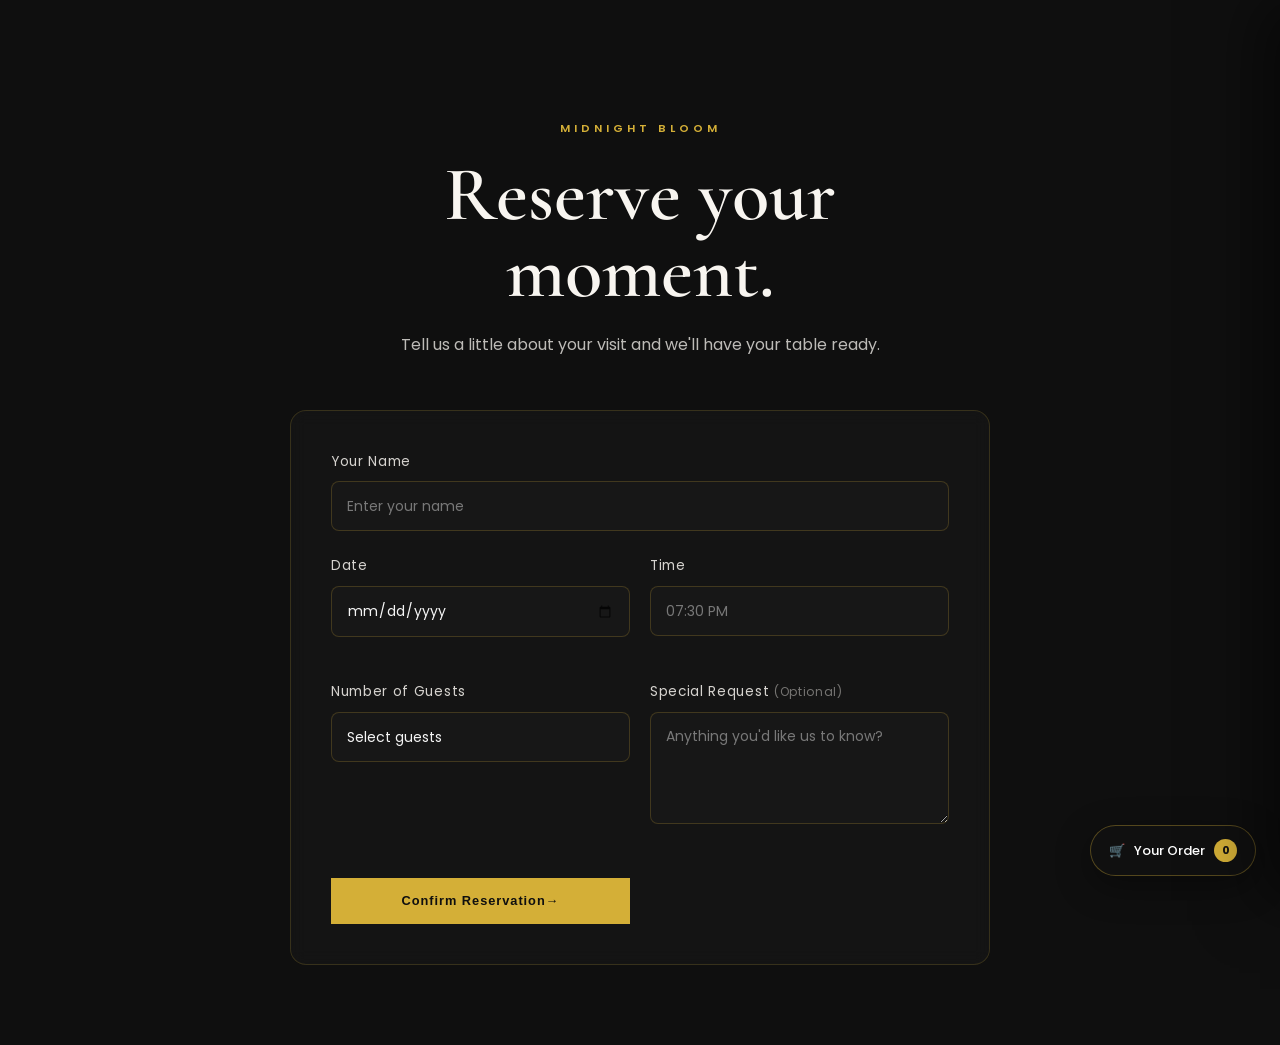
==== pages/reservation.html @ 43c63ac5 "Complete reservation flow and time validation" ====
<!DOCTYPE html>
<html lang="en">

<head>

    <meta charset="UTF-8">

    <meta
        name="viewport"
        content="width=device-width, initial-scale=1.0">

    <meta
        name="description"
        content="Reserve your table at Midnight Bloom Café.">

    <title>Reserve a Table | Midnight Bloom Café</title>

    <link
        rel="preconnect"
        href="https://fonts.googleapis.com">

    <link
        rel="preconnect"
        href="https://fonts.gstatic.com"
        crossorigin>

    <link
        href="https://fonts.googleapis.com/css2?family=Cormorant+Garamond:wght@500;600;700&family=Poppins:wght@300;400;500;600;700&display=swap"
        rel="stylesheet">

    <link
        rel="stylesheet"
        href="../css/style.css">

</head>


<body>

    <!-- =========================
         Reservation Page
    ========================== -->

    <main class="reservation-page">

        <div class="reservation-page-content">

    <div class="reservation-intro">

        <p class="section-label">
            MIDNIGHT BLOOM
        </p>

        <h1>
            Reserve your
            <span>moment.</span>
        </h1>

        <p>
            Tell us a little about your visit
            and we'll have your table ready.
        </p>

    </div>


    <form class="reservation-form">

        <div class="form-group">

            <label for="guest-name">
                Your Name
            </label>

            <input
                type="text"
                id="guest-name"
                name="guestName"
                placeholder="Enter your name"
                required>

        </div>


        <div class="form-row">

            <div class="form-group">

                <label for="reservation-date">
                    Date
                </label>

                <input
                    type="date"
                    id="reservation-date"
                    name="date"
                    required>

            </div>
<div class="form-group">

    <label for="reservation-time">
        Time
    </label>

    <input
        type="text"
        id="reservation-time"
        name="time"
        placeholder="07:30 PM"
        autocomplete="off"
        maxlength="8"
        required>

</div>
        <div class="form-group">

            <label for="guests">
                Number of Guests
            </label>

            <select
                id="guests"
                name="guests"
                required>

                <option value="">
                    Select guests
                </option>

                <option value="1">
                    1 Guest
                </option>

                <option value="2">
                    2 Guests
                </option>

                <option value="3">
                    3 Guests
                </option>

                <option value="4">
                    4 Guests
                </option>

                <option value="5">
                    5 Guests
                </option>

                <option value="6">
                    6 Guests
                </option>

                <option value="7+">
                    7+ Guests
                </option>

            </select>

        </div>


        <div class="form-group">

            <label for="special-request">
                Special Request
                <span>(Optional)</span>
            </label>

            <textarea
                id="special-request"
                name="specialRequest"
                rows="4"
                placeholder="Anything you'd like us to know?"></textarea>

        </div>


        <button
            type="submit"
            class="primary-button reservation-submit">

            Confirm Reservation

            <span>→</span>

        </button>

    </form>

</div>

    </main>


    <script src="../js/app.js"></script>

</body>

</html>
---- css/style.css ----
/* ===========================
   Midnight Bloom Café
   Global Styles
   Version 1.0
=========================== */

* {
    margin: 0;
    padding: 0;
    box-sizing: border-box;
}

:root {
    --primary-bg: #0F0F0F;
    --secondary-bg: #181818;
    --gold: #D4AF37;
    --cream: #F8F5F0;
    --coffee: #6F4E37;
    --accent: #B76E79;

    --transition: 0.3s ease;
    --border-radius: 12px;
}

body {
    background-color: var(--primary-bg);
    color: var(--cream);
    font-family: "Poppins", sans-serif;
    line-height: 1.6;
    overflow-x: hidden;
}

/* =========================
   Luxury Loading Screen
========================= */

#loader {
    position: fixed;
    inset: 0;
    z-index: 9999;

    display: flex;
    align-items: center;
    justify-content: center;

    background-color: var(--primary-bg);

    transition: opacity 0.8s ease, visibility 0.8s ease;
}

/* Loader content */

#loader::before {
    content: "MIDNIGHT BLOOM";

    font-family: "Cormorant Garamond", serif;
    font-size: 2rem;
    font-weight: 600;
    letter-spacing: 0.35rem;

    color: var(--gold);

    animation: loaderPulse 1.8s ease-in-out infinite;
}

/* Loader disappears */

#loader.hide {
    opacity: 0;
    visibility: hidden;
}

/* Soft breathing animation */

@keyframes loaderPulse {

    0%,
    100% {
        opacity: 0.35;
        transform: scale(0.96);
    }

    50% {
        opacity: 1;
        transform: scale(1);
    }
}

/* =========================
   Navigation Bar
========================= */

.site-header {
    position: fixed;
    top: 0;
    left: 0;
    width: 100%;
    z-index: 1000;

    background: rgba(15, 15, 15, 0.85);
    backdrop-filter: blur(12px);

    border-bottom: 1px solid rgba(212, 175, 55, 0.15);
}

.navbar {
    width: min(1200px, 90%);
    min-height: 80px;

    margin: 0 auto;

    display: flex;
    align-items: center;
    justify-content: space-between;
}

/* Logo */

.logo {
    color: var(--cream);
    text-decoration: none;

    font-family: "Cormorant Garamond", serif;
    font-size: 1.7rem;
    font-weight: 600;
    letter-spacing: 0.08rem;

    line-height: 1;
}

.logo span {
    display: block;

    color: var(--gold);

    font-size: 0.85rem;
    letter-spacing: 0.35rem;
    text-transform: uppercase;

    margin-top: 5px;
}

/* Navigation Links */

.nav-links {
    display: flex;
    align-items: center;
    gap: 2rem;

    list-style: none;
}

.nav-links a {
    position: relative;

    color: var(--cream);
    text-decoration: none;

    font-size: 0.9rem;
    font-weight: 400;

    transition: color 0.3s ease;
}

.nav-links a:hover {
    color: var(--gold);
}

/* Underline Animation */

.nav-links a::after {
    content: "";

    position: absolute;
    left: 0;
    bottom: -7px;

    width: 0;
    height: 1px;

    background: var(--gold);

    transition: width 0.3s ease;
}

.nav-links a:hover::after {
    width: 100%;
}

/* Reservation Button */

.nav-button {
    padding: 0.75rem 1.3rem;

    color: var(--primary-bg);
    background: var(--gold);

    text-decoration: none;

    font-size: 0.8rem;
    font-weight: 600;
    letter-spacing: 0.05rem;

    border: 1px solid var(--gold);
    border-radius: 2px;

    transition:
        background-color 0.3s ease,
        color 0.3s ease,
        transform 0.3s ease;
}

.nav-button:hover {
    color: var(--gold);
    background: transparent;

    transform: translateY(-2px);
}

/* Mobile Menu Button */

.menu-toggle {
    display: none;

    border: none;
    background: transparent;

    color: var(--cream);

    font-size: 1.6rem;

    cursor: pointer;
}

/* =========================
   Mobile Navigation
========================= */

@media (max-width: 768px) {

    .navbar {
        min-height: 70px;
    }

    .nav-links {
        position: absolute;
        top: 70px;
        left: 0;

        width: 100%;

        padding: 1.5rem 0;

        flex-direction: column;
        gap: 1.5rem;

        background: rgba(15, 15, 15, 0.97);

        border-bottom: 1px solid rgba(212, 175, 55, 0.15);

        transform: translateY(-150%);
        transition: transform 0.4s ease;
    }

    .nav-links.open {
    transform: translateY(0);
}

    .nav-button {
        display: none;
    }

    .menu-toggle {
        display: block;
    }

}

/* =========================
   Hero Section
========================= */

.hero {
    position: relative;

    min-height: 100vh;

    display: flex;
    align-items: center;
    justify-content: center;

    overflow: hidden;

    background:
        linear-gradient(
            rgba(10, 10, 10, 0.55),
            rgba(10, 10, 10, 0.75)
        ),
        url("../assets/images/cafe-hero.jpg");

    background-size: cover;
    background-position: center;
    background-repeat: no-repeat;
}

/* Hero Overlay */

.hero-overlay {
    position: absolute;

    inset: 0;

    background:
        radial-gradient(
            circle at center,
            transparent 0%,
            rgba(10, 10, 10, 0.35) 60%,
            rgba(10, 10, 10, 0.75) 100%
        );

    pointer-events: none;
}

/* Hero Content */

.hero-content {
    position: relative;
    z-index: 2;

    width: min(850px, 90%);

    text-align: center;

    margin-top: 80px;
}

/* Small Label */

.hero-label {
    margin-bottom: 1.2rem;

    color: var(--gold);

    font-size: 0.75rem;
    font-weight: 600;

    letter-spacing: 0.25rem;

    text-transform: uppercase;
}

/* Main Heading */

.hero h1 {
    margin: 0;

    color: var(--cream);

    font-family: "Cormorant Garamond", serif;

    font-size: clamp(3.5rem, 8vw, 7rem);

    font-weight: 500;

    line-height: 0.95;

    letter-spacing: -0.02em;
}

.hero h1 span {
    display: block;

    color: var(--gold);

    font-style: italic;
}

/* Description */

.hero-description {
    max-width: 550px;

    margin: 2rem auto 0;

    color: rgba(245, 240, 230, 0.82);

    font-size: 1.05rem;

    line-height: 1.8;
}

/* Hero Buttons */

.hero-actions {
    display: flex;

    justify-content: center;
    align-items: center;

    gap: 1rem;

    margin-top: 2.5rem;
}

.primary-button,
.secondary-button {
    display: inline-flex;

    align-items: center;
    justify-content: center;

    min-width: 170px;

    padding: 0.9rem 1.4rem;

    text-decoration: none;

    font-size: 0.8rem;
    font-weight: 600;

    letter-spacing: 0.06rem;

    transition:
        background-color 0.3s ease,
        color 0.3s ease,
        border-color 0.3s ease,
        transform 0.3s ease;
}

/* Primary Button */

.primary-button {
    color: var(--primary-bg);

    background: var(--gold);

    border: 1px solid var(--gold);
}

.primary-button:hover {
    color: var(--gold);

    background: transparent;

    transform: translateY(-3px);
}

/* Secondary Button */

.secondary-button {
    color: var(--cream);

    background: transparent;

    border: 1px solid rgba(245, 240, 230, 0.55);
}

.secondary-button:hover {
    color: var(--primary-bg);

    background: var(--cream);

    border-color: var(--cream);

    transform: translateY(-3px);
}

/* Scroll Indicator */

.scroll-indicator {
    position: absolute;

    bottom: 2rem;
    left: 50%;

    z-index: 2;

    display: flex;
    flex-direction: column;
    align-items: center;

    gap: 0.4rem;

    transform: translateX(-50%);

    color: rgba(245, 240, 230, 0.65);

    text-decoration: none;

    font-size: 0.65rem;

    letter-spacing: 0.15rem;

    text-transform: uppercase;
}

.scroll-arrow {
    font-size: 1.2rem;

    animation: scrollBounce 1.5s ease-in-out infinite;
}

@keyframes scrollBounce {

    0%,
    100% {
        transform: translateY(0);
    }

    50% {
        transform: translateY(6px);
    }

}

/* =========================
   Hero Mobile
========================= */

@media (max-width: 768px) {

    .hero {
        min-height: 100svh;

        background-position: center;
    }

    .hero-content {
        margin-top: 60px;
    }

    .hero-label {
        font-size: 0.65rem;

        letter-spacing: 0.16rem;
    }

    .hero h1 {
        font-size: clamp(3rem, 14vw, 5rem);

        line-height: 0.98;
    }

    .hero-description {
        margin-top: 1.5rem;

        font-size: 0.95rem;

        line-height: 1.7;
    }

    .hero-actions {
        flex-direction: column;

        width: 100%;

        margin-top: 2rem;
    }

    .primary-button,
    .secondary-button {
        width: min(280px, 90%);
    }

    .scroll-indicator {
        bottom: 1.2rem;
    }

}

/* =========================
   About Section
========================= */

.about-section {
    padding: 8rem 0;

    background: var(--primary-bg);
}

.about-container {
    width: min(1100px, 90%);

    margin: 0 auto;

    display: grid;

    grid-template-columns: 1fr 1fr;

    align-items: center;

    gap: 6rem;
}

/* About Image */

.about-image {
    position: relative;

    min-height: 520px;

    background:
        linear-gradient(
            rgba(10, 10, 10, 0.25),
            rgba(10, 10, 10, 0.45)
        ),
        url("../assets/images/about-cafe.jpg");

    background-size: cover;
    background-position: center;

    border: 1px solid rgba(212, 175, 55, 0.25);
}

/* Decorative Frame */

.about-image-frame {
    position: absolute;

    right: -35px;
    bottom: -35px;

    width: 150px;
    height: 150px;

    display: flex;
    flex-direction: column;

    align-items: center;
    justify-content: center;

    background: var(--gold);

    color: var(--primary-bg);

    text-align: center;
}

.about-image-frame span {
    font-size: 0.7rem;

    letter-spacing: 0.15rem;

    text-transform: uppercase;
}

.about-image-frame strong {
    margin-top: 0.3rem;

    font-family: "Cormorant Garamond", serif;

    font-size: 2.8rem;

    font-weight: 500;
}

/* About Content */

.about-content {
    max-width: 500px;
}

.section-label {
    margin-bottom: 1.2rem;

    color: var(--gold);

    font-size: 0.7rem;

    font-weight: 600;

    letter-spacing: 0.25rem;

    text-transform: uppercase;
}

.about-content h2 {
    margin: 0;

    color: var(--cream);

    font-family: "Cormorant Garamond", serif;

    font-size: clamp(3rem, 5vw, 4.5rem);

    font-weight: 500;

    line-height: 0.95;
}

.about-content h2 span {
    display: block;

    color: var(--gold);

    font-style: italic;
}

.about-content p:not(.section-label) {
    margin-top: 1.5rem;

    color: rgba(245, 240, 230, 0.7);

    font-size: 0.95rem;

    line-height: 1.9;
}

/* Text Link */

.text-link {
    display: inline-flex;

    align-items: center;

    gap: 0.7rem;

    margin-top: 2rem;

    color: var(--cream);

    text-decoration: none;

    font-size: 0.85rem;

    font-weight: 600;

    letter-spacing: 0.05rem;

    border-bottom: 1px solid var(--gold);

    padding-bottom: 0.4rem;
}

.text-link span {
    color: var(--gold);

    transition: transform 0.3s ease;
}

.text-link:hover span {
    transform: translateX(5px);
}

/* =========================
   About Mobile
========================= */

@media (max-width: 768px) {

    .about-section {
        padding: 6rem 0;
    }

    .about-container {
        grid-template-columns: 1fr;

        gap: 4rem;
    }

    .about-image {
        min-height: 400px;
    }

    .about-image-frame {
        right: 15px;
        bottom: -25px;

        width: 125px;
        height: 125px;
    }

    .about-image-frame strong {
        font-size: 2.3rem;
    }

    .about-content {
        max-width: 100%;
    }

}

/* =========================
   Menu Preview
========================= */

.menu-preview {
    padding: 8rem 0;

    background: #11100f;
}

.section-heading {
    width: min(700px, 90%);

    margin: 0 auto;

    text-align: center;
}

.section-heading h2 {
    margin: 0;

    color: var(--cream);

    font-family: "Cormorant Garamond", serif;

    font-size: clamp(3rem, 6vw, 5rem);

    font-weight: 500;

    line-height: 0.95;
}

.section-heading h2 span {
    display: block;

    color: var(--gold);

    font-style: italic;
}

.section-intro {
    max-width: 550px;

    margin: 1.5rem auto 0;

    color: rgba(245, 240, 230, 0.65);

    font-size: 0.95rem;

    line-height: 1.8;
}


/* Menu Categories */

.menu-categories {
    display: flex;

    justify-content: center;

    gap: 2rem;

    margin-top: 3rem;
}

.menu-category {
    padding: 0.6rem 0;

    color: rgba(245, 240, 230, 0.55);

    background: transparent;

    border: none;
    border-bottom: 1px solid transparent;

    cursor: pointer;

    font-family: inherit;

    font-size: 0.8rem;

    letter-spacing: 0.08rem;

    transition:
        color 0.3s ease,
        border-color 0.3s ease;
}

.menu-category:hover,
.menu-category.active {
    color: var(--gold);

    border-bottom-color: var(--gold);
}


/* Menu Grid */

.menu-grid {
    width: min(1100px, 90%);

    margin: 4rem auto 0;

    display: grid;

    grid-template-columns: repeat(3, 1fr);

    gap: 1.5rem;
}


/* Menu Card */

.menu-card {
    overflow: hidden;

    background: #171615;

    border: 1px solid rgba(245, 240, 230, 0.08);

    transition:
        transform 0.3s ease,
        border-color 0.3s ease;
}

.menu-card:hover {
    transform: translateY(-7px);

    border-color: rgba(212, 175, 55, 0.35);
}


/* Card Images */

.menu-card-image {
    position: relative;

    height: 280px;

    background-size: cover;
    background-position: center;
}


/*
   Temporary coffee backgrounds.
   Real images will be added later.
*/

.coffee-image-1 {
    background:
        linear-gradient(
            rgba(40, 25, 15, 0.2),
            rgba(10, 10, 10, 0.5)
        ),
        url("../assets/images/coffee-1.jpg");
}

.coffee-image-2 {
    background:
        linear-gradient(
            rgba(40, 25, 15, 0.2),
            rgba(10, 10, 10, 0.5)
        ),
        url("../assets/images/coffee-2.jpg");
}

.coffee-image-3 {
    background:
        linear-gradient(
            rgba(40, 25, 15, 0.2),
            rgba(10, 10, 10, 0.5)
        ),
        url("../assets/images/coffee-3.jpg");
}


/* Badge */

.menu-badge {
    position: absolute;

    top: 1rem;
    left: 1rem;

    padding: 0.4rem 0.7rem;

    color: var(--primary-bg);

    background: var(--gold);

    font-size: 0.65rem;

    font-weight: 700;

    letter-spacing: 0.08rem;

    text-transform: uppercase;
}


/* Card Content */

.menu-card-content {
    padding: 1.5rem;
}

.menu-card-title {
    display: flex;

    justify-content: space-between;

    align-items: center;

    gap: 1rem;
}

.menu-card-title h3 {
    margin: 0;

    color: var(--cream);

    font-family: "Cormorant Garamond", serif;

    font-size: 1.6rem;

    font-weight: 500;
}

.menu-card-title span {
    color: var(--gold);

    font-size: 0.85rem;

    font-weight: 600;
}

.menu-card-content p {
    min-height: 50px;

    margin: 0.8rem 0 1.3rem;

    color: rgba(245, 240, 230, 0.55);

    font-size: 0.82rem;

    line-height: 1.6;
}


/* Add To Cart */

.add-to-cart {
    width: 100%;

    display: flex;

    justify-content: space-between;

    align-items: center;

    padding: 0.8rem 0;

    color: var(--cream);

    background: transparent;

    border: none;
    border-top: 1px solid rgba(245, 240, 230, 0.1);

    cursor: pointer;

    font-family: inherit;

    font-size: 0.75rem;

    font-weight: 600;

    letter-spacing: 0.05rem;

    transition: color 0.3s ease;
}

.add-to-cart span {
    color: var(--gold);

    font-size: 1.2rem;

    transition: transform 0.3s ease;
}

.add-to-cart:hover {
    color: var(--gold);
}

.add-to-cart:hover span {
    transform: rotate(90deg);
}


/* View All */

.menu-view-all {
    display: flex;

    justify-content: center;

    margin-top: -5rem;
}

/* =========================
   Menu Mobile
========================= */

@media (max-width: 768px) {

    .menu-preview {
        padding: 6rem 0;
    }

    .menu-categories {
        gap: 1.2rem;

        overflow-x: auto;

        justify-content: flex-start;

        width: 90%;

        margin-left: auto;
        margin-right: auto;

        padding-bottom: 0.5rem;
    }

    .menu-category {
        flex-shrink: 0;
    }

    .menu-grid {
        grid-template-columns: 1fr;

        width: min(420px, 90%);

        gap: 2rem;

        margin-top: 3rem;
    }

    .menu-card-image {
        height: 260px;
    }

    .menu-card-content {
        padding: 1.3rem;
    }

}

/* =========================
   Menu Filter Visibility
========================= */

.menu-card {
    display: none;
}

.menu-card.show {
    display: block;
}

/* =========================
   Breakfast Images
========================= */

.breakfast-image-1 {
    background:
        linear-gradient(
            rgba(40, 25, 15, 0.2),
            rgba(10, 10, 10, 0.5)
        ),
        url("../assets/images/breakfast-1.jpg");

    background-size: cover;
    background-position: center;
}

.breakfast-image-2 {
    background:
        linear-gradient(
            rgba(40, 25, 15, 0.2),
            rgba(10, 10, 10, 0.5)
        ),
        url("../assets/images/breakfast-2.jpg");

    background-size: cover;
    background-position: center;
}

/* =========================
   Why Midnight Bloom
========================= */

.why-section {
    padding: 8rem 0;

    background: #0d0c0b;
}

.why-container {
    width: min(1100px, 90%);

    margin: 0 auto;
}

.why-heading {
    max-width: 650px;

    margin: 0 auto 4rem;

    text-align: center;
}

.why-heading h2 {
    margin: 0;

    color: var(--cream);

    font-family: "Cormorant Garamond", serif;

    font-size: clamp(3rem, 6vw, 5rem);

    font-weight: 500;

    line-height: 0.95;
}

.why-heading h2 span {
    display: block;

    color: var(--gold);

    font-style: italic;
}

.why-heading > p:last-child {
    max-width: 550px;

    margin: 1.5rem auto 0;

    color: rgba(245, 240, 230, 0.6);

    font-size: 0.9rem;

    line-height: 1.8;
}


/* Feature Grid */

.why-grid {
    display: grid;

    grid-template-columns: repeat(4, 1fr);

    gap: 1rem;
}


/* Feature Card */

.why-card {
    padding: 2rem 1.5rem;

    background: #151413;

    border: 1px solid rgba(245, 240, 230, 0.08);

    text-align: center;

    transition:
        transform 0.3s ease,
        border-color 0.3s ease;
}

.why-card:hover {
    transform: translateY(-6px);

    border-color: rgba(212, 175, 55, 0.35);
}


/* Icons */

.why-icon {
    width: 48px;
    height: 48px;

    display: flex;

    align-items: center;
    justify-content: center;

    margin: 0 auto 1.3rem;

    color: var(--gold);

    border: 1px solid rgba(212, 175, 55, 0.35);

    border-radius: 50%;

    font-size: 1.2rem;
}


/* Card Text */

.why-card h3 {
    margin: 0 0 0.8rem;

    color: var(--cream);

    font-family: "Cormorant Garamond", serif;

    font-size: 1.5rem;

    font-weight: 500;
}

.why-card p {
    margin: 0;

    color: rgba(245, 240, 230, 0.5);

    font-size: 0.78rem;

    line-height: 1.7;
}


/* Mobile */

@media (max-width: 768px) {

    .why-section {
        padding: 6rem 0;
    }

    .why-grid {
        grid-template-columns: 1fr;

        gap: 1rem;
    }

    .why-card {
        padding: 2rem;
    }

}

/* =========================
   Reservation CTA
========================= */

.reservation-cta {
    position: relative;

    padding: 8rem 1.5rem;

    background:
        linear-gradient(
            rgba(10, 9, 8, 0.78),
            rgba(10, 9, 8, 0.9)
        ),
        url("../assets/images/reservation-bg.jpg");

    background-size: cover;
    background-position: center;

    text-align: center;
}

.reservation-content {
    width: min(650px, 90%);

    margin: 0 auto;
}

.reservation-content h2 {
    margin: 0;

    color: var(--cream);

    font-family: "Cormorant Garamond", serif;

    font-size: clamp(3rem, 6vw, 5rem);

    font-weight: 500;

    line-height: 0.95;
}

.reservation-content h2 span {
    display: block;

    color: var(--gold);

    font-style: italic;
}

.reservation-content > p:not(.section-label) {
    max-width: 520px;

    margin: 1.5rem auto 2rem;

    color: rgba(245, 240, 230, 0.65);

    font-size: 0.9rem;

    line-height: 1.8;
}

.reservation-content .primary-button {
    display: inline-flex;

    align-items: center;

    gap: 0.8rem;
}

.reservation-content .primary-button span {
    transition: transform 0.3s ease;
}

.reservation-content .primary-button:hover span {
    transform: translateX(4px);
}

@media (max-width: 768px) {

    .reservation-cta {
        padding: 6rem 1rem;
    }

    .reservation-content {
        width: 100%;
    }

}

/* =========================
   Reviews Section
========================= */

.reviews-section {
    padding: 8rem 0;

    background: #0d0c0b;
}

.reviews-container {
    width: min(1100px, 90%);

    margin: 0 auto;
}

.reviews-heading {
    max-width: 600px;

    margin: 0 auto 4rem;

    text-align: center;
}

.reviews-heading h2 {
    margin: 0;

    color: var(--cream);

    font-family: "Cormorant Garamond", serif;

    font-size: clamp(3rem, 6vw, 5rem);

    font-weight: 500;

    line-height: 0.95;
}

.reviews-heading h2 span {
    display: block;

    color: var(--gold);

    font-style: italic;
}


/* Review Grid */

.reviews-grid {
    display: grid;

    grid-template-columns: repeat(3, 1fr);

    gap: 1rem;
}


/* Review Card */

.review-card {
    padding: 2rem;

    background: #151413;

    border: 1px solid rgba(245, 240, 230, 0.08);

    transition:
        transform 0.3s ease,
        border-color 0.3s ease;
}

.review-card:hover {
    transform: translateY(-5px);

    border-color: rgba(212, 175, 55, 0.35);
}


/* Stars */

.review-stars {
    margin-bottom: 1.2rem;

    color: var(--gold);

    letter-spacing: 0.15rem;

    font-size: 0.8rem;
}


/* Review Text */

.review-text {
    margin: 0 0 1.5rem;

    color: rgba(245, 240, 230, 0.7);

    font-size: 0.85rem;

    line-height: 1.8;
}


/* Author */

.review-author {
    display: flex;

    flex-direction: column;

    gap: 0.2rem;
}

.review-author strong {
    color: var(--cream);

    font-size: 0.85rem;
}

.review-author span {
    color: rgba(245, 240, 230, 0.4);

    font-size: 0.7rem;
}


/* Mobile */

@media (max-width: 768px) {

    .reviews-section {
        padding: 6rem 0;
    }

    .reviews-grid {
        grid-template-columns: 1fr;
    }

}

/* =========================
   Footer
========================= */

.site-footer {
    padding: 5rem 0 1.5rem;

    background: #090908;

    border-top: 1px solid rgba(245, 240, 230, 0.08);
}

.footer-container {
    width: min(1100px, 90%);

    margin: 0 auto;

    display: grid;

    grid-template-columns: 2fr 1fr 1.5fr;

    gap: 4rem;
}


/* Footer Brand */

.footer-logo {
    display: inline-flex;

    flex-direction: column;

    color: var(--cream);

    font-family: "Cormorant Garamond", serif;

    font-size: 2rem;

    font-weight: 600;

    text-decoration: none;
}

.footer-logo span {
    color: var(--gold);

    font-size: 0.8rem;

    letter-spacing: 0.25rem;

    text-transform: uppercase;
}

.footer-brand p {
    max-width: 320px;

    margin-top: 1.2rem;

    color: rgba(245, 240, 230, 0.45);

    font-size: 0.8rem;

    line-height: 1.8;
}


/* Footer Columns */

.footer-column {
    display: flex;

    flex-direction: column;

    gap: 0.7rem;
}

.footer-column h3 {
    margin: 0 0 0.7rem;

    color: var(--cream);

    font-family: "Cormorant Garamond", serif;

    font-size: 1.4rem;

    font-weight: 500;
}

.footer-column a,
.footer-column p {
    margin: 0;

    color: rgba(245, 240, 230, 0.45);

    font-size: 0.75rem;

    line-height: 1.6;

    text-decoration: none;

    transition: color 0.3s ease;
}

.footer-column a:hover {
    color: var(--gold);
}


/* Footer Bottom */

.footer-bottom {
    width: min(1100px, 90%);

    margin: 4rem auto 0;

    padding-top: 1.5rem;

    display: flex;

    align-items: center;

    justify-content: space-between;

    gap: 1rem;

    border-top: 1px solid rgba(245, 240, 230, 0.06);
}

.footer-bottom p {
    margin: 0;

    color: rgba(245, 240, 230, 0.3);

    font-size: 0.65rem;
}


/* Mobile */

@media (max-width: 768px) {

    .site-footer {
        padding-top: 4rem;
    }

    .footer-container {
        grid-template-columns: 1fr;

        gap: 2.5rem;
    }

    .footer-brand p {
        max-width: 100%;
    }

    .footer-bottom {
        flex-direction: column;

        align-items: flex-start;

        margin-top: 3rem;
    }

}

/* =========================================================
   FULL MENU PAGE
========================================================= */

.menu-page-hero {
    min-height: 55vh;
    display: flex;
    align-items: center;
    justify-content: center;
    text-align: center;
    padding: 140px 20px 80px;

    background:
        linear-gradient(
            rgba(10, 10, 10, 0.72),
            rgba(10, 10, 10, 0.88)
        ),
        radial-gradient(
            circle at center,
            rgba(212, 175, 55, 0.10),
            transparent 60%
        );

    border-bottom: 1px solid rgba(212, 175, 55, 0.12);
}

.menu-page-hero-content {
    max-width: 750px;
}

.menu-page-hero h1 {
    margin: 15px 0;
    font-family: "Cormorant Garamond", serif;
    font-size: clamp(2.5rem, 4.5vw, 4rem);
    line-height: 1;
    font-weight: 600;
    white-space: nowrap;
}

.menu-page-hero h1 span {
    display: inline;
}

.menu-page-hero p:last-child {
    margin-top: 25px;
    font-size: 1rem;
    color: rgba(255, 255, 255, 0.68);
}


/* =========================================================
   MENU SECTION
========================================================= */

.full-menu-section {
    padding: 90px 20px;
}

.full-menu-container {
    width: min(1150px, 100%);
    margin: 0 auto;
}


/* =========================================================
   CATEGORY BUTTONS
========================================================= */

.full-menu-categories {
    display: flex;
    justify-content: center;
    align-items: center;
    gap: 12px;
    margin-bottom: 65px;
    flex-wrap: wrap;
}

.full-menu-category {
    border: 1px solid rgba(212, 175, 55, 0.28);
    background: transparent;
    color: rgba(255, 255, 255, 0.72);

    padding: 12px 28px;

    border-radius: 999px;

    font-family: "Poppins", sans-serif;
    font-size: 0.85rem;

    cursor: pointer;

    transition:
        background 0.3s ease,
        color 0.3s ease,
        border-color 0.3s ease,
        transform 0.3s ease;
}

.full-menu-category:hover {
    transform: translateY(-2px);
    border-color: rgba(212, 175, 55, 0.7);
}

.full-menu-category.active {
    background: #d4af37;
    color: #111;
    border-color: #d4af37;
}


/* =========================================================
   MENU GRID
========================================================= */

.full-menu-grid {
    display: grid;

    grid-template-columns:
        repeat(3, minmax(0, 1fr));

    gap: 28px;

    animation: menuFadeIn 0.45s ease;
}

.full-menu-grid[hidden] {
    display: none;
}


/* =========================================================
   MENU CARD
========================================================= */

.full-menu-card {
    overflow: hidden;

    background: rgba(255, 255, 255, 0.035);

    border: 1px solid rgba(255, 255, 255, 0.08);

    border-radius: 18px;

    transition:
        transform 0.3s ease,
        border-color 0.3s ease,
        box-shadow 0.3s ease;
}

.full-menu-card:hover {
    transform: translateY(-6px);

    border-color: rgba(212, 175, 55, 0.3);

    box-shadow:
        0 18px 45px rgba(0, 0, 0, 0.25);
}


/* =========================================================
   MENU IMAGE AREA
========================================================= */

.full-menu-image {
    position: relative;

    min-height: 260px;

    display: flex;
    align-items: flex-start;
    justify-content: flex-end;

    padding: 18px;

    background-size: cover;
    background-position: center;
}


/* Coffee */

.full-menu-image.coffee-image-1 {
    background:
        radial-gradient(
            circle at 50% 45%,
            rgba(212, 175, 55, 0.18),
            transparent 45%
        ),
        linear-gradient(
            145deg,
            #30251e,
            #111
        );
}

.full-menu-image.coffee-image-2 {
    background:
        radial-gradient(
            circle at 45% 45%,
            rgba(180, 150, 110, 0.18),
            transparent 45%
        ),
        linear-gradient(
            145deg,
            #29221e,
            #0f0f0f
        );
}

.full-menu-image.coffee-image-3 {
    background:
        radial-gradient(
            circle at 55% 40%,
            rgba(180, 120, 45, 0.18),
            transparent 45%
        ),
        linear-gradient(
            145deg,
            #33231b,
            #101010
        );
}


/* Desserts */

.full-menu-image.dessert-image-1 {
    background:
        radial-gradient(
            circle at 50% 45%,
            rgba(100, 50, 50, 0.35),
            transparent 50%
        ),
        linear-gradient(
            145deg,
            #2b1b1b,
            #111
        );
}

.full-menu-image.dessert-image-2 {
    background:
        radial-gradient(
            circle at 50% 45%,
            rgba(140, 80, 100, 0.28),
            transparent 50%
        ),
        linear-gradient(
            145deg,
            #291b23,
            #111
        );
}


/* Breakfast */

.full-menu-image.breakfast-image-1 {
    background:
        radial-gradient(
            circle at 50% 45%,
            rgba(150, 120, 65, 0.22),
            transparent 50%
        ),
        linear-gradient(
            145deg,
            #29251b,
            #111
        );
}

.full-menu-image.breakfast-image-2 {
    background:
        radial-gradient(
            circle at 50% 45%,
            rgba(180, 140, 70, 0.20),
            transparent 50%
        ),
        linear-gradient(
            145deg,
            #302619,
            #111
        );
}


/* =========================================================
   BADGE
========================================================= */

.full-menu-image .menu-badge {
    display: inline-block;

    padding: 7px 12px;

    border-radius: 999px;

    background: rgba(212, 175, 55, 0.95);

    color: #111;

    font-size: 0.7rem;
    font-weight: 600;
    letter-spacing: 0.04em;
}


/* =========================================================
   CARD CONTENT
========================================================= */

.full-menu-content {
    padding: 24px;
}

.full-menu-title {
    display: flex;
    justify-content: space-between;
    align-items: flex-start;

    gap: 15px;
}

.full-menu-title h2 {
    margin: 0;

    font-family: "Cormorant Garamond", serif;

    font-size: 1.55rem;

    font-weight: 600;
}

.full-menu-title span {
    color: #d4af37;

    font-size: 0.9rem;

    font-weight: 500;

    white-space: nowrap;
}

.full-menu-content > p {
    margin: 12px 0 22px;

    color: rgba(255, 255, 255, 0.62);

    font-size: 0.83rem;

    line-height: 1.7;
}


/* =========================================================
   ADD TO ORDER BUTTON
========================================================= */

.full-menu-content .add-to-cart {
    width: 100%;

    display: flex;
    align-items: center;
    justify-content: space-between;

    padding: 12px 15px;

    border: 1px solid rgba(212, 175, 55, 0.28);

    border-radius: 10px;

    background: transparent;

    color: rgba(255, 255, 255, 0.85);

    font-family: "Poppins", sans-serif;

    font-size: 0.8rem;

    cursor: pointer;

    transition:
        background 0.3s ease,
        color 0.3s ease,
        border-color 0.3s ease;
}

.full-menu-content .add-to-cart span {
    color: #d4af37;
    font-size: 1.1rem;
}

.full-menu-content .add-to-cart:hover {
    background: #d4af37;

    border-color: #d4af37;

    color: #111;
}

.full-menu-content .add-to-cart:hover span {
    color: #111;
}


/* =========================================================
   BACK TO HOME
========================================================= */

.menu-back-home {
    display: flex;
    justify-content: center;

    padding: 20px 20px 100px;
}


/* =========================================================
   MENU ANIMATION
========================================================= */

@keyframes menuFadeIn {

    from {
        opacity: 0;
        transform: translateY(10px);
    }

    to {
        opacity: 1;
        transform: translateY(0);
    }

}


/* =========================================================
   MENU PAGE FOOTER
========================================================= */

.site-footer {
    border-top: 1px solid rgba(255, 255, 255, 0.08);
}

.footer-container {
    width: min(1150px, 100%);

    margin: 0 auto;

    padding: 70px 20px;

    display: grid;

    grid-template-columns:
        1.5fr 1fr 1fr;

    gap: 50px;
}

.footer-brand p {
    max-width: 330px;

    margin-top: 18px;

    color: rgba(255, 255, 255, 0.55);

    font-size: 0.82rem;

    line-height: 1.8;
}

.footer-logo {
    color: white;

    text-decoration: none;

    font-family: "Cormorant Garamond", serif;

    font-size: 1.7rem;
}

.footer-logo span {
    color: #d4af37;
}

.footer-column {
    display: flex;

    flex-direction: column;

    gap: 12px;
}

.footer-column h3 {
    margin-bottom: 8px;

    color: #d4af37;

    font-family: "Cormorant Garamond", serif;

    font-size: 1.3rem;
}

.footer-column a,
.footer-column p {
    margin: 0;

    color: rgba(255, 255, 255, 0.58);

    font-size: 0.8rem;

    text-decoration: none;

    transition: color 0.25s ease;
}

.footer-column a:hover {
    color: #d4af37;
}

.footer-bottom {
    width: min(1150px, 100%);

    margin: 0 auto;

    padding: 20px;

    display: flex;

    justify-content: space-between;

    gap: 20px;

    border-top: 1px solid rgba(255, 255, 255, 0.06);

    color: rgba(255, 255, 255, 0.42);

    font-size: 0.7rem;
}


/* =========================================================
   MENU PAGE — MOBILE
========================================================= */

@media (max-width: 900px) {

    .full-menu-grid {
        grid-template-columns:
            repeat(2, minmax(0, 1fr));
    }

    .footer-container {
        grid-template-columns:
            1fr 1fr;
    }

    .footer-brand {
        grid-column: 1 / -1;
    }

}


@media (max-width: 768px) {

    .menu-page-hero {
        min-height: 45vh;

        padding:
            120px
            20px
            70px;
    }

    .full-menu-section {
        padding: 65px 16px;
    }

    .full-menu-categories {
        margin-bottom: 45px;
    }

    .full-menu-category {
        padding: 10px 20px;
    }

    .full-menu-grid {
        grid-template-columns: 1fr;

        gap: 22px;
    }

    .full-menu-image {
        min-height: 230px;
    }

    .full-menu-content {
        padding: 20px;
    }

    .footer-container {
        grid-template-columns: 1fr;

        gap: 35px;

        padding:
            55px
            20px;
    }

    .footer-brand {
        grid-column: auto;
    }

    .footer-bottom {
        flex-direction: column;

        text-align: center;

        align-items: center;
    }

}

/* Home Menu Cards */

#menu-preview .menu-card {
    cursor: pointer;
}

/* =========================================================
   MIDNIGHT BLOOM — ORDER CART
========================================================= */

/* Floating Order Button */

.floating-order-button {
    position: fixed;
    right: 24px;
    bottom: 24px;
    z-index: 999;

    display: flex;
    align-items: center;
    gap: 9px;

    padding: 13px 18px;

    border: 1px solid rgba(212, 175, 55, 0.35);
    border-radius: 40px;

    background: rgba(18, 18, 18, 0.94);
    color: #fff;

    font-family: "Poppins", sans-serif;
    font-size: 13px;
    font-weight: 500;

    cursor: pointer;

    box-shadow: 0 10px 35px rgba(0, 0, 0, 0.35);

    backdrop-filter: blur(12px);

    transition: 0.3s ease;
}

.floating-order-button:hover {
    transform: translateY(-3px);

    border-color: rgba(212, 175, 55, 0.8);
}

.order-count {
    min-width: 23px;
    height: 23px;

    display: flex;
    align-items: center;
    justify-content: center;

    border-radius: 50%;

    background: #d4af37;
    color: #111;

    font-size: 11px;
    font-weight: 700;
}


/* =========================================================
   ORDER PANEL
========================================================= */

.order-panel {
    position: fixed;

    top: 0;
    right: 0;

    width: min(410px, 100%);

    height: 100vh;

    z-index: 1000;

    display: flex;
    flex-direction: column;

    background:
        linear-gradient(
            145deg,
            #171717 0%,
            #101010 55%,
            #0b0b0b 100%
        );

    border-left: 1px solid rgba(212, 175, 55, 0.18);

    box-shadow: -20px 0 60px rgba(0, 0, 0, 0.5);

    transform: translateX(100%);

    transition: transform 0.4s ease;
}

.order-panel.open {
    transform: translateX(0);
}


/* =========================================================
   HEADER
========================================================= */

.order-panel-header {
    display: flex;
    justify-content: space-between;
    align-items: flex-start;

    padding: 28px 26px 20px;

    border-bottom: 1px solid rgba(255, 255, 255, 0.07);
}

.order-panel-header .section-label {
    margin: 0;

    color: #d4af37;

    font-size: 10px;
    letter-spacing: 2px;
}

.order-panel-header h2 {
    margin: 4px 0 0;

    color: #fff;

    font-family: "Cormorant Garamond", serif;

    font-size: 34px;
    font-weight: 600;
}


/* Close panel */

.close-order {
    width: 36px;
    height: 36px;

    display: flex;
    align-items: center;
    justify-content: center;

    border: 1px solid rgba(255, 255, 255, 0.12);
    border-radius: 50%;

    background: transparent;

    color: rgba(255, 255, 255, 0.75);

    font-size: 22px;
    line-height: 1;

    cursor: pointer;

    transition: 0.25s ease;
}

.close-order:hover {
    color: #d4af37;

    border-color: rgba(212, 175, 55, 0.5);

    transform: rotate(90deg);
}


/* =========================================================
   ORDER ITEMS AREA
========================================================= */

.order-items {
    flex: 1;

    overflow-y: auto;

    padding: 8px 26px 20px;
}


/* Individual item */

.order-item {
    display: flex;

    align-items: center;
    justify-content: space-between;

    gap: 15px;

    padding: 20px 0;

    border-bottom: 1px solid rgba(255, 255, 255, 0.07);
}


/* Item information */

.order-item-info {
    flex: 1;
}

.order-item-info h3 {
    margin: 0 0 5px;

    color: #fff;

    font-family: "Cormorant Garamond", serif;

    font-size: 21px;
    font-weight: 600;
}

.order-item-info span {
    color: rgba(255, 255, 255, 0.5);

    font-family: "Poppins", sans-serif;

    font-size: 12px;
}


/* =========================================================
   QUANTITY CONTROLS
========================================================= */

.order-item-controls {
    display: flex;

    align-items: center;

    gap: 7px;
}


/* Minus and plus */

.order-item-controls .quantity-minus,
.order-item-controls .quantity-plus {
    width: 27px;
    height: 27px;

    display: flex;
    align-items: center;
    justify-content: center;

    padding: 0;

    border: 1px solid rgba(255, 255, 255, 0.14);
    border-radius: 50%;

    background: transparent;

    color: #fff;

    font-size: 15px;

    cursor: pointer;

    transition: 0.25s ease;
}

.order-item-controls .quantity-minus:hover,
.order-item-controls .quantity-plus:hover {
    border-color: #d4af37;

    color: #d4af37;

    background: rgba(212, 175, 55, 0.08);
}


/* Quantity number */

.order-item-controls > span {
    min-width: 20px;

    text-align: center;

    color: #fff;

    font-size: 13px;
}


/* =========================================================
   REMOVE ITEM
========================================================= */

.order-item-controls .remove-item {
    width: 27px;
    height: 27px;

    display: flex;
    align-items: center;
    justify-content: center;

    margin-left: 5px;

    padding: 0;

    border: none;

    background: transparent;

    color: rgba(255, 255, 255, 0.4);

    font-size: 19px;
    line-height: 1;

    cursor: pointer;

    transition: 0.25s ease;
}

.order-item-controls .remove-item:hover {
    color: #d4af37;

    transform: scale(1.15);
}


/* =========================================================
   EMPTY ORDER
========================================================= */

.empty-order {
    padding: 80px 20px;

    text-align: center;
}

.empty-order p {
    margin: 0 0 8px;

    color: #fff;

    font-family: "Cormorant Garamond", serif;

    font-size: 25px;
}

.empty-order span {
    display: block;

    color: rgba(255, 255, 255, 0.45);

    font-size: 12px;

    line-height: 1.7;
}


/* =========================================================
   FOOTER / TOTAL
========================================================= */

.order-panel-footer {
    padding: 20px 26px 25px;

    background: rgba(0, 0, 0, 0.18);

    border-top: 1px solid rgba(255, 255, 255, 0.07);
}

.order-total {
    display: flex;

    align-items: center;
    justify-content: space-between;

    margin-bottom: 16px;
}

.order-total span {
    color: rgba(255, 255, 255, 0.55);

    font-size: 13px;
}

.order-total strong {
    color: #d4af37;

    font-size: 21px;
}


/* Continue button */

.checkout-button {
    width: 100%;

    padding: 13px 20px;

    border: none;
    border-radius: 30px;

    background: #d4af37;

    color: #111;

    font-family: "Poppins", sans-serif;

    font-size: 13px;
    font-weight: 600;

    cursor: pointer;

    transition: 0.3s ease;
}

.checkout-button:hover {
    transform: translateY(-2px);

    opacity: 0.9;
}


/* =========================================================
   MOBILE CART
========================================================= */

@media (max-width: 768px) {

    .floating-order-button {
        right: 14px;
        bottom: 14px;

        padding: 12px 15px;

        font-size: 12px;
    }

    .order-panel {
        width: 100%;
    }

    .order-panel-header {
        padding: 24px 20px 18px;
    }

    .order-panel-header h2 {
        font-size: 30px;
    }

    .order-items {
        padding-left: 20px;
        padding-right: 20px;
    }

    .order-item {
        gap: 10px;
    }

    .order-item-info h3 {
        font-size: 19px;
    }

    .order-panel-footer {
        padding: 18px 20px 22px;
    }

}

/* =========================================
   RESERVATION PAGE
========================================= */

.reservation-page {
    min-height: 100vh;
    padding: 120px 20px 80px;
    display: flex;
    justify-content: center;
    align-items: center;
}

.reservation-page-content {
    width: 100%;
    max-width: 850px;
}

.reservation-intro {
    text-align: center;
    margin-bottom: 50px;
}

.reservation-intro h1 {
    font-family: "Cormorant Garamond", serif;
    font-size: clamp(3rem, 6vw, 5rem);
    font-weight: 600;
    line-height: 1;
    margin: 15px 0 20px;
}

.reservation-intro h1 span {
    display: block;
}

.reservation-intro > p:last-child {
    max-width: 550px;
    margin: 0 auto;
    line-height: 1.8;
    opacity: 0.75;
}


/* Form */

.reservation-form {
    width: 100%;
    max-width: 700px;
    margin: 0 auto;
    padding: 40px;
    border: 1px solid rgba(212, 175, 55, 0.18);
    background: rgba(255, 255, 255, 0.025);
    border-radius: 16px;
    backdrop-filter: blur(8px);
}


/* Form Group */

.form-group {
    display: flex;
    flex-direction: column;
    gap: 9px;
    margin-bottom: 24px;
}

.form-group label {
    font-size: 0.85rem;
    letter-spacing: 0.05em;
    opacity: 0.85;
}

.form-group label span {
    opacity: 0.5;
    font-size: 0.75rem;
}


/* Inputs */

.form-group input,
.form-group select,
.form-group textarea {
    width: 100%;
    padding: 14px 16px;
    border: 1px solid rgba(212, 175, 55, 0.2);
    border-radius: 8px;
    background: rgba(0, 0, 0, 0.25);
    color: inherit;
    font-family: "Poppins", sans-serif;
    font-size: 0.9rem;
    outline: none;
    transition: border-color 0.3s ease;
}

.form-group textarea {
    resize: vertical;
    min-height: 110px;
}

.form-group input:focus,
.form-group select:focus,
.form-group textarea:focus {
    border-color: rgba(212, 175, 55, 0.7);
}


/* Date & Time */

.form-row {
    display: grid;
    grid-template-columns: 1fr 1fr;
    gap: 20px;
}


/* Submit */

.reservation-submit {
    width: 100%;
    justify-content: center;
    margin-top: 10px;
    cursor: pointer;
}


/* Mobile */

@media (max-width: 600px) {

    .reservation-page {
        padding: 90px 16px 50px;
    }

    .reservation-intro {
        margin-bottom: 35px;
    }

    .reservation-intro h1 {
        font-size: 3rem;
    }

    .reservation-form {
        padding: 25px 20px;
    }

    .form-row {
        grid-template-columns: 1fr;
        gap: 0;
    }

}

/* Reservation input text */

.reservation-form input,
.reservation-form select,
.reservation-form textarea {
    color: #f5f5f5;
    caret-color: #d4af37;
}

.reservation-form input::placeholder,
.reservation-form textarea::placeholder {
    color: rgba(255, 255, 255, 0.4);
}

.reservation-form select option {
    background: #151515;
    color: #f5f5f5;
}


/* 12-hour time selector */

.time-select {
    display: grid;
    grid-template-columns: 1fr 1fr 1fr;
    gap: 10px;
}

/* =========================================
   RESERVATION FORM INPUT FIX
========================================= */

.reservation-form input,
.reservation-form select,
.reservation-form textarea {
    box-sizing: border-box;

    width: 100%;
    min-height: 50px;

    padding: 13px 15px;

    border: 1px solid rgba(212, 175, 55, 0.22);
    border-radius: 8px;

    background: #171717 !important;

    color: #f5f5f5 !important;

    font-family: "Poppins", sans-serif;
    font-size: 14px;

    outline: none;

    appearance: none;

    transition:
        border-color 0.25s ease,
        background 0.25s ease;
}


/* Placeholder */

.reservation-form input::placeholder,
.reservation-form textarea::placeholder {
    color: rgba(255, 255, 255, 0.42);
}


/* Focus */

.reservation-form input:focus,
.reservation-form select:focus,
.reservation-form textarea:focus {
    border-color: rgba(212, 175, 55, 0.75);

    background: #1b1b1b !important;

    color: #ffffff !important;
}


/* Date input */

.reservation-form input[type="date"] {
    color-scheme: dark;
}


/* Make date picker icon visible */

.reservation-form input[type="date"]::-webkit-calendar-picker-indicator {
    filter: invert(1);
    opacity: 0.7;
    cursor: pointer;
}


/* =========================================
   TIME — ALWAYS ONE ROW
========================================= */

.time-select {
    width: 100%;

    display: grid;

    grid-template-columns: 1fr 1fr 1.25fr;

    gap: 10px;

    align-items: center;
}

.time-select select {
    width: 100%;
    min-width: 0;
}


/* Select dropdown options */

.reservation-form select option {
    background: #171717;
    color: #ffffff;
}


/* =========================================
   MOBILE
========================================= */

@media (max-width: 600px) {

    .time-select {
        grid-template-columns: 1fr 1fr 1.2fr;
        gap: 7px;
    }

    .time-select select {
        padding: 12px 8px;

        font-size: 12px;
    }

}

/* =========================================
   DATE & TIME INPUT FIX
========================================= */

.reservation-form input[type="date"],
.reservation-form input[type="time"] {

    color: #f5f5f5 !important;

    background: #171717 !important;

    border: 1px solid rgba(212, 175, 55, 0.22);

    color-scheme: dark;

}


/* Date & Time icons */

.reservation-form input[type="date"]::-webkit-calendar-picker-indicator,
.reservation-form input[type="time"]::-webkit-calendar-picker-indicator {

    filter: invert(1);

    opacity: 0.75;

    cursor: pointer;

}


/* When selected/focused */

.reservation-form input[type="date"]:focus,
.reservation-form input[type="time"]:focus {

    border-color: rgba(212, 175, 55, 0.75);

    background: #1b1b1b !important;

    color: #ffffff !important;

}

/* =========================================
   CUSTOM TIME SELECTOR
========================================= */

.time-select {
    display: grid;
    grid-template-columns: 1fr 1fr 1.2fr;
    gap: 10px;
    width: 100%;
}

.time-select select {
    width: 100%;
    min-height: 50px;

    padding: 12px 14px;

    background: #171717 !important;
    color: #f5f5f5 !important;

    border: 1px solid rgba(212, 175, 55, 0.22);
    border-radius: 8px;

    font-family: "Poppins", sans-serif;
    font-size: 14px;

    outline: none;
}

.time-select select:focus {
    border-color: rgba(212, 175, 55, 0.75);
}

.time-select option {
    background: #171717;
    color: #ffffff;
}


@media (max-width: 600px) {

    .time-select {
        grid-template-columns: 1fr 1fr 1.2fr;
        gap: 7px;
    }

    .time-select select {
        font-size: 12px;
        padding: 12px 7px;
    }

}

/* =========================================
   RESERVATION TIME INPUT
========================================= */

#reservation-time {
    width: 100%;
    min-height: 50px;

    box-sizing: border-box;

    padding: 13px 15px;

    background: #171717 !important;

    color: #f5f5f5 !important;

    border: 1px solid rgba(212, 175, 55, 0.22);

    border-radius: 8px;

    font-family: "Poppins", sans-serif;

    font-size: 14px;

    outline: none;

    transition: 0.25s ease;
}

#reservation-time::placeholder {
    color: rgba(255, 255, 255, 0.42);
}

#reservation-time:focus {
    border-color: rgba(212, 175, 55, 0.75);

    background: #1b1b1b !important;

    color: #ffffff !important;
}
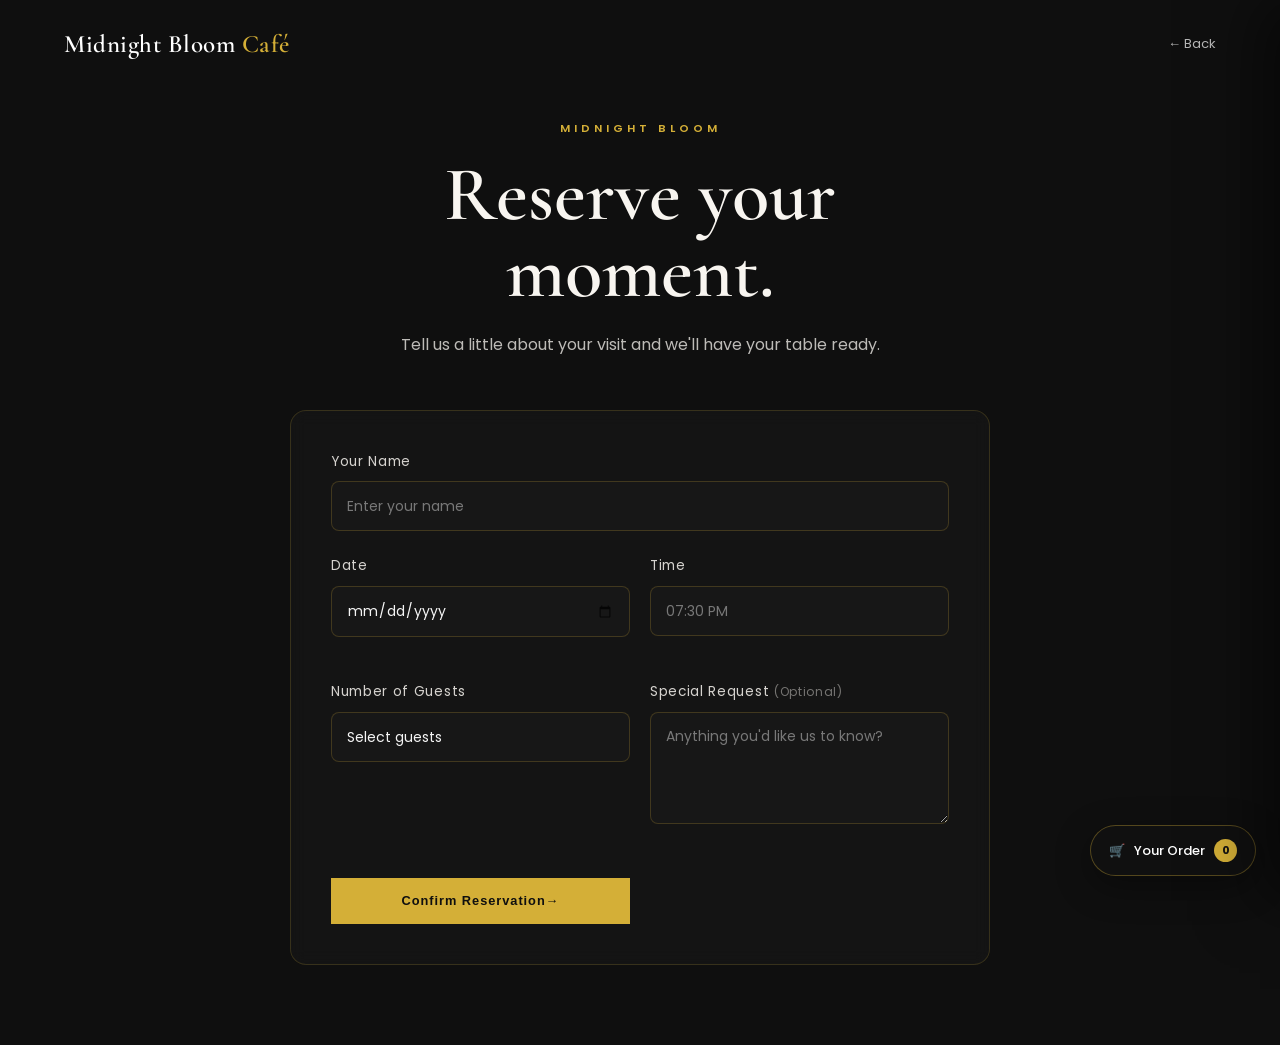
==== commit 0dbf9b01: "Complete checkout and order confirmation" ====
--- a/pages/reservation.html
+++ b/pages/reservation.html
@@ -36,6 +36,21 @@
 
 
 <body>
+
+    <!-- Reservation Navigation -->
+
+<header class="reservation-header">
+
+    <a href="../index.html" class="reservation-logo">
+        Midnight Bloom
+        <span>Café</span>
+    </a>
+
+    <a href="javascript:history.back()" class="reservation-back">
+        ← Back
+    </a>
+
+</header>
 
     <!-- =========================
          Reservation Page
--- a/css/style.css
+++ b/css/style.css
@@ -3275,3 +3275,749 @@
     color: #ffffff !important;
 }
 
+/* =========================================
+   RESERVATION CONFIRMATION
+========================================= */
+
+.confirmation-page {
+
+    min-height: 100vh;
+
+    display: flex;
+
+    align-items: center;
+
+    justify-content: center;
+
+    padding: 40px 20px;
+
+    background:
+        radial-gradient(
+            circle at top,
+            rgba(212, 175, 55, 0.08),
+            transparent 45%
+        ),
+        #0d0d0d;
+
+}
+
+
+.confirmation-card {
+
+    width: min(100%, 620px);
+
+    padding: 55px 50px;
+
+    text-align: center;
+
+    background: rgba(23, 23, 23, 0.96);
+
+    border: 1px solid rgba(212, 175, 55, 0.18);
+
+    border-radius: 16px;
+
+    box-shadow:
+        0 25px 70px rgba(0, 0, 0, 0.45);
+
+}
+
+
+.confirmation-icon {
+
+    width: 62px;
+
+    height: 62px;
+
+    margin: 0 auto 25px;
+
+    display: flex;
+
+    align-items: center;
+
+    justify-content: center;
+
+    border: 1px solid rgba(212, 175, 55, 0.55);
+
+    border-radius: 50%;
+
+    color: #d4af37;
+
+    font-size: 28px;
+
+}
+
+
+.confirmation-card h1 {
+
+    margin: 10px 0 15px;
+
+    font-family: "Cormorant Garamond", serif;
+
+    font-size: clamp(42px, 6vw, 64px);
+
+    line-height: 1;
+
+}
+
+
+.confirmation-card h1 span {
+
+    display: block;
+
+    color: #d4af37;
+
+}
+
+
+.confirmation-message {
+
+    max-width: 470px;
+
+    margin: 0 auto 35px;
+
+    color: rgba(255, 255, 255, 0.65);
+
+    line-height: 1.8;
+
+}
+
+
+.confirmation-details {
+
+    margin-bottom: 35px;
+
+    border-top: 1px solid rgba(255, 255, 255, 0.08);
+
+}
+
+
+.confirmation-detail {
+
+    display: flex;
+
+    align-items: center;
+
+    justify-content: space-between;
+
+    gap: 20px;
+
+    padding: 17px 0;
+
+    border-bottom: 1px solid rgba(255, 255, 255, 0.08);
+
+    text-align: left;
+
+}
+
+
+.confirmation-detail span {
+
+    color: rgba(255, 255, 255, 0.45);
+
+    font-size: 13px;
+
+}
+
+
+.confirmation-detail strong {
+
+    color: #ffffff;
+
+    font-size: 14px;
+
+    text-align: right;
+
+}
+
+
+.confirmation-request {
+
+    align-items: flex-start;
+
+}
+
+
+.confirmation-request strong {
+
+    max-width: 60%;
+
+    line-height: 1.5;
+
+}
+
+
+.confirmation-actions {
+
+    display: flex;
+
+    justify-content: center;
+
+    gap: 12px;
+
+    flex-wrap: wrap;
+
+}
+
+
+@media (max-width: 600px) {
+
+    .confirmation-card {
+
+        padding: 40px 24px;
+
+    }
+
+
+    .confirmation-detail {
+
+        align-items: flex-start;
+
+        flex-direction: column;
+
+        gap: 6px;
+
+    }
+
+
+    .confirmation-detail strong {
+
+        text-align: left;
+
+    }
+
+
+    .confirmation-request strong {
+
+        max-width: 100%;
+
+    }
+
+
+    .confirmation-actions {
+
+        flex-direction: column;
+
+    }
+
+
+    .confirmation-actions a {
+
+        width: 100%;
+
+        box-sizing: border-box;
+
+        text-align: center;
+
+    }
+
+}
+
+/* =========================================
+   RESERVATION PAGE HEADER
+========================================= */
+
+.reservation-header {
+    position: absolute;
+
+    top: 0;
+    left: 0;
+
+    width: 100%;
+
+    box-sizing: border-box;
+
+    padding: 24px 5%;
+
+    display: flex;
+
+    align-items: center;
+
+    justify-content: space-between;
+
+    z-index: 20;
+}
+
+
+.reservation-logo {
+    color: #ffffff;
+
+    text-decoration: none;
+
+    font-family: "Cormorant Garamond", serif;
+
+    font-size: 25px;
+
+    font-weight: 600;
+
+    letter-spacing: 0.5px;
+}
+
+
+.reservation-logo span {
+    color: #d4af37;
+}
+
+
+.reservation-back {
+    color: rgba(255, 255, 255, 0.7);
+
+    text-decoration: none;
+
+    font-family: "Poppins", sans-serif;
+
+    font-size: 13px;
+
+    transition: color 0.25s ease;
+}
+
+
+.reservation-back:hover {
+    color: #d4af37;
+}
+
+
+@media (max-width: 600px) {
+
+    .reservation-header {
+        padding: 20px 22px;
+    }
+
+    .reservation-logo {
+        font-size: 21px;
+    }
+
+    .reservation-back {
+        font-size: 12px;
+    }
+
+}
+
+/* =========================================
+   CHECKOUT PAGE
+========================================= */
+
+.checkout-page {
+    min-height: 100vh;
+    padding: 140px 20px 80px;
+}
+
+.checkout-container {
+    width: min(900px, 100%);
+    margin: 0 auto;
+}
+
+.checkout-intro {
+    text-align: center;
+    margin-bottom: 50px;
+}
+
+.checkout-intro h1 {
+    margin: 10px 0 18px;
+    font-family: "Cormorant Garamond", serif;
+    font-size: clamp(2.8rem, 6vw, 4.5rem);
+    line-height: 1;
+}
+
+.checkout-intro h1 span {
+    display: block;
+}
+
+.checkout-intro > p:last-child {
+    max-width: 560px;
+    margin: 0 auto;
+    line-height: 1.8;
+    opacity: 0.75;
+}
+
+.checkout-section {
+    padding: 30px;
+    margin-bottom: 25px;
+
+    background: rgba(255, 255, 255, 0.03);
+
+    border: 1px solid rgba(212, 175, 55, 0.15);
+
+    border-radius: 18px;
+}
+
+.checkout-section h2 {
+    margin: 0 0 25px;
+
+    font-family: "Cormorant Garamond", serif;
+
+    font-size: 2rem;
+}
+
+.checkout-form-row {
+    display: grid;
+    grid-template-columns: 1fr 1fr;
+    gap: 20px;
+}
+
+.checkout-section .form-group {
+    margin-bottom: 20px;
+}
+
+.checkout-section .form-group:last-child {
+    margin-bottom: 0;
+}
+
+.checkout-section label {
+    display: block;
+    margin-bottom: 8px;
+
+    font-size: 0.85rem;
+
+    letter-spacing: 0.04em;
+}
+
+.checkout-section input,
+.checkout-section select {
+    width: 100%;
+
+    padding: 14px 16px;
+
+    border: 1px solid rgba(212, 175, 55, 0.18);
+
+    border-radius: 10px;
+
+    background: rgba(255, 255, 255, 0.05);
+
+    color: inherit;
+
+    font-family: "Poppins", sans-serif;
+
+    outline: none;
+}
+
+.checkout-section input:focus,
+.checkout-section select:focus {
+    border-color: rgba(212, 175, 55, 0.6);
+}
+
+.checkout-items {
+    display: flex;
+    flex-direction: column;
+    gap: 12px;
+}
+
+.checkout-item {
+    display: flex;
+    justify-content: space-between;
+    align-items: center;
+
+    padding: 15px 0;
+
+    border-bottom: 1px solid rgba(255, 255, 255, 0.08);
+}
+
+.checkout-item:last-child {
+    border-bottom: none;
+}
+
+.checkout-item-info h3 {
+    margin: 0 0 5px;
+
+    font-size: 1rem;
+}
+
+.checkout-item-info span {
+    font-size: 0.8rem;
+    opacity: 0.65;
+}
+
+.checkout-item-price {
+    font-weight: 600;
+}
+
+.checkout-total {
+    display: flex;
+    justify-content: space-between;
+    align-items: center;
+
+    margin-top: 20px;
+    padding-top: 20px;
+
+    border-top: 1px solid rgba(212, 175, 55, 0.2);
+}
+
+.checkout-total span {
+    font-size: 0.95rem;
+}
+
+.checkout-total strong {
+    font-size: 1.3rem;
+}
+
+.checkout-submit {
+    display: flex;
+    align-items: center;
+    justify-content: center;
+    gap: 10px;
+
+    width: 100%;
+
+    margin-top: 10px;
+
+    cursor: pointer;
+}
+
+.checkout-empty {
+    padding: 30px 0;
+
+    text-align: center;
+
+    opacity: 0.7;
+}
+
+
+/* =========================================
+   CHECKOUT MOBILE
+========================================= */
+
+@media (max-width: 768px) {
+
+    .checkout-page {
+        padding: 110px 18px 60px;
+    }
+
+    .checkout-intro {
+        margin-bottom: 35px;
+    }
+
+    .checkout-intro h1 {
+        font-size: 3rem;
+    }
+
+    .checkout-section {
+        padding: 22px 18px;
+    }
+
+    .checkout-form-row {
+        grid-template-columns: 1fr;
+        gap: 0;
+    }
+
+    .checkout-section h2 {
+        font-size: 1.7rem;
+    }
+
+    .checkout-item {
+        gap: 15px;
+    }
+
+}
+
+/* =========================================
+   CHECKOUT FORM FIX
+========================================= */
+
+.checkout-section input,
+.checkout-section select {
+    background: rgba(20, 20, 20, 0.95);
+    color: #f5f1e8;
+}
+
+.checkout-section select option {
+    background: #181818;
+    color: #f5f1e8;
+}
+
+.checkout-section input::placeholder {
+    color: rgba(245, 241, 232, 0.5);
+}
+
+.checkout-section input:focus,
+.checkout-section select:focus {
+    background: rgba(20, 20, 20, 0.98);
+    color: #f5f1e8;
+}
+
+/* =========================================
+   ORDER CONFIRMATION PAGE
+========================================= */
+
+.order-confirmation-page {
+    min-height: 100vh;
+    padding: 140px 20px 80px;
+}
+
+.order-confirmation-container {
+    width: min(760px, 100%);
+    margin: 0 auto;
+    text-align: center;
+}
+
+.confirmation-icon {
+    width: 64px;
+    height: 64px;
+    margin: 0 auto 25px;
+
+    display: flex;
+    align-items: center;
+    justify-content: center;
+
+    border: 1px solid rgba(212, 175, 55, 0.5);
+    border-radius: 50%;
+
+    font-size: 1.5rem;
+}
+
+.order-confirmation-container h1 {
+    margin: 12px 0 18px;
+
+    font-family: "Cormorant Garamond", serif;
+    font-size: clamp(3rem, 7vw, 5rem);
+    line-height: 0.95;
+}
+
+.order-confirmation-container h1 span {
+    display: block;
+}
+
+.confirmation-message {
+    max-width: 560px;
+    margin: 0 auto 40px;
+
+    line-height: 1.8;
+    opacity: 0.75;
+}
+
+.confirmation-details {
+    display: grid;
+    grid-template-columns: 1fr 1fr;
+    gap: 15px;
+
+    margin-bottom: 25px;
+}
+
+.confirmation-detail {
+    padding: 20px;
+
+    background: rgba(255, 255, 255, 0.03);
+
+    border: 1px solid rgba(212, 175, 55, 0.15);
+    border-radius: 14px;
+
+    text-align: left;
+}
+
+.confirmation-detail span {
+    display: block;
+
+    margin-bottom: 6px;
+
+    font-size: 0.75rem;
+    opacity: 0.55;
+}
+
+.confirmation-detail strong {
+    font-size: 0.95rem;
+}
+
+.confirmation-order {
+    padding: 28px;
+
+    margin-bottom: 30px;
+
+    background: rgba(255, 255, 255, 0.03);
+
+    border: 1px solid rgba(212, 175, 55, 0.15);
+    border-radius: 18px;
+
+    text-align: left;
+}
+
+.confirmation-order h2 {
+    margin: 0 0 20px;
+
+    font-family: "Cormorant Garamond", serif;
+    font-size: 2rem;
+}
+
+.confirmation-items {
+    display: flex;
+    flex-direction: column;
+}
+
+.confirmation-item {
+    display: flex;
+    justify-content: space-between;
+    align-items: center;
+
+    gap: 20px;
+
+    padding: 15px 0;
+
+    border-bottom: 1px solid rgba(255, 255, 255, 0.08);
+}
+
+.confirmation-item:last-child {
+    border-bottom: none;
+}
+
+.confirmation-item-info h3 {
+    margin: 0 0 5px;
+    font-size: 1rem;
+}
+
+.confirmation-item-info span {
+    font-size: 0.8rem;
+    opacity: 0.6;
+}
+
+.confirmation-item-price {
+    white-space: nowrap;
+    font-weight: 600;
+}
+
+.confirmation-total {
+    display: flex;
+    justify-content: space-between;
+    align-items: center;
+
+    margin-top: 18px;
+    padding-top: 18px;
+
+    border-top: 1px solid rgba(212, 175, 55, 0.2);
+}
+
+.confirmation-total strong {
+    font-size: 1.25rem;
+}
+
+.confirmation-home {
+    display: inline-flex;
+    align-items: center;
+    justify-content: center;
+    gap: 10px;
+}
+
+
+/* =========================================
+   ORDER CONFIRMATION MOBILE
+========================================= */
+
+@media (max-width: 768px) {
+
+    .order-confirmation-page {
+        padding: 110px 18px 60px;
+    }
+
+    .confirmation-details {
+        grid-template-columns: 1fr;
+    }
+
+    .confirmation-order {
+        padding: 20px 17px;
+    }
+
+    .confirmation-item {
+        align-items: flex-start;
+    }
+
+    .confirmation-item-price {
+        font-size: 0.9rem;
+    }
+
+}
